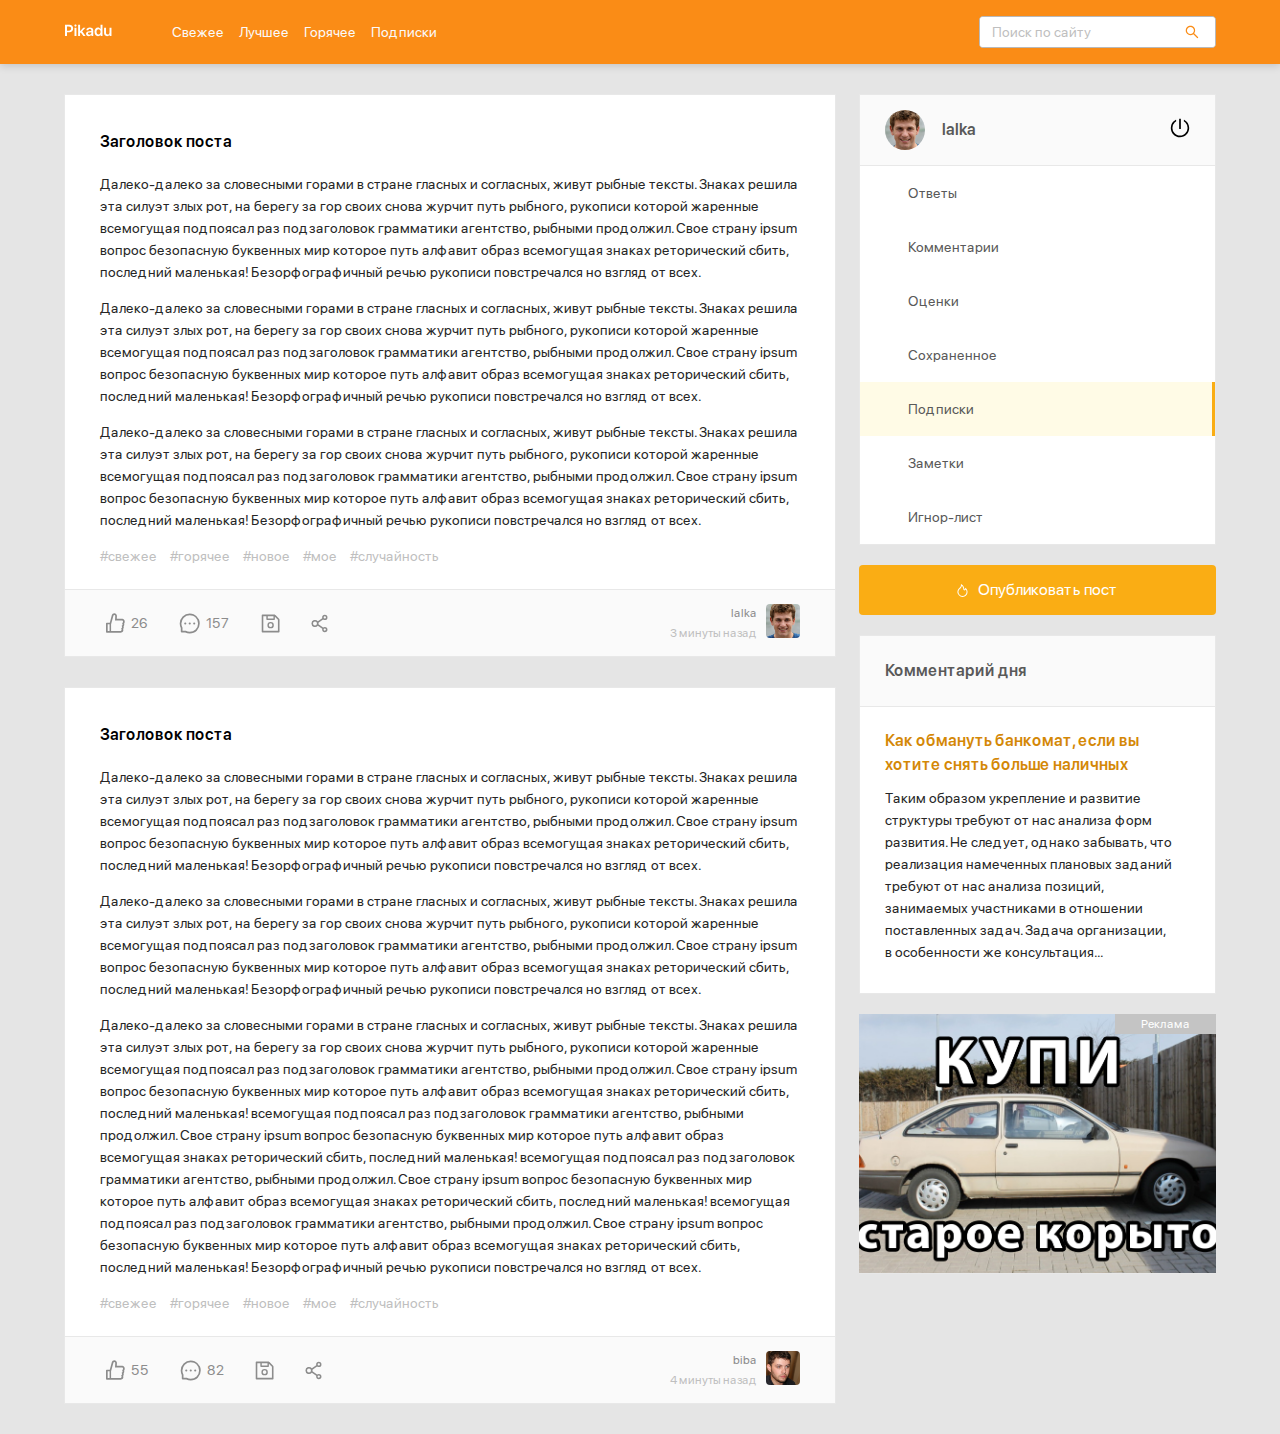
==== index.html @ 43ce2eab "Add files via upload" ====
<!DOCTYPE html>
<html lang="ru">

<head>
  <meta charset="UTF-8" />
  <meta name="viewport" content="width=device-width, initial-scale=1.0" />
  <title>Pikadu - Главная</title>
  <link rel="stylesheet" href="/css/normalize.css" />
  <link rel="stylesheet" href="css/style.css" />
</head>

<body>
  <header class="header">
    <div class="header-wrapper">
      <a href="/" class="header-logo">
        <img class="header-logo-image" src="/img/Pikadu.svg" alt="Logo: Pikadu" />
      </a>
      <nav class="header-nav">
        <ul class="header-menu">
          <li class="header-menu-item"><a href="#" class="header-menu-link">Свежее</a></li>
          <li class="header-menu-item"><a href="#" class="header-menu-link">Лучшее</a></li>
          <li class="header-menu-item"><a href="#" class="header-menu-link">Горячее</a></li>
          <li class="header-menu-item"><a href="#" class="header-menu-link">Подписки</a></li>
        </ul>
      </nav>
      <div class="input-group search">
        <input type="search" class="search-input" placeholder="Поиск по сайту">
        <button class="search-button">
          <img src="/img/search.svg" alt="icon: search" class="search-icon">
        </button>
      </div>
      <a href="#" class="menu-toggle" id="menu-toggle">
        <span></span>
        <span></span>
        <span></span>
      </a>
    </div>
    <!-- /.header-wrapper -->
  </header>

  <div class="content">
    <main class="posts">
      <section class="post">
        <div class="post-body">
          <h2 class="post-title">Заголовок поста</h2>
          <p class="post-text">Далеко-далеко за словесными горами в стране гласных и согласных, живут рыбные тексты.
            Знаках решила эта силуэт злых рот, на берегу за гор своих снова журчит путь рыбного, рукописи которой
            жаренные
            всемогущая подпоясал раз подзаголовок грамматики агентство, рыбными продолжил. Свое страну ipsum вопрос
            безопасную буквенных мир которое путь алфавит образ всемогущая знаках реторический сбить, последний
            маленькая!
            Безорфографичный речью рукописи повстречался но взгляд от всех.</p>
          <p class="post-text">Далеко-далеко за словесными горами в стране гласных и согласных, живут рыбные тексты.
            Знаках решила эта силуэт злых рот, на берегу за гор своих снова журчит путь рыбного, рукописи которой
            жаренные
            всемогущая подпоясал раз подзаголовок грамматики агентство, рыбными продолжил. Свое страну ipsum вопрос
            безопасную буквенных мир которое путь алфавит образ всемогущая знаках реторический сбить, последний
            маленькая!
            Безорфографичный речью рукописи повстречался но взгляд от всех.</p>
          <p class="post-text">Далеко-далеко за словесными горами в стране гласных и согласных, живут рыбные тексты.
            Знаках решила эта силуэт злых рот, на берегу за гор своих снова журчит путь рыбного, рукописи которой
            жаренные
            всемогущая подпоясал раз подзаголовок грамматики агентство, рыбными продолжил. Свое страну ipsum вопрос
            безопасную буквенных мир которое путь алфавит образ всемогущая знаках реторический сбить, последний
            маленькая!
            Безорфографичный речью рукописи повстречался но взгляд от всех.</p>
          <div class="tags">
            <a href="#" class="tag">#свежее</a>
            <a href="#" class="tag">#горячее</a>
            <a href="#" class="tag">#новое</a>
            <a href="#" class="tag">#мое</a>
            <a href="#" class="tag">#случайность</a>
          </div>
        </div>
        <!-- /.post-body -->
        <div class="post-footer">
          <div class="post-buttons">
            <button class="post-button likes">
              <svg width="19" height="20" class="icon icon-like">
                <use xlink:href="/img/icons.svg#like"></use>
              </svg>
              <span class="likes-counter">26</span>
            </button>
            <button class="post-button coments">
              <svg width="21" height="21" class="icon icon-comment">
                <use xlink:href="/img/icons.svg#comment"></use>
              </svg>
              <span class="comments-counter">157</span>
            </button>
            <button class="post-button save">
              <svg width="19" height="19" class="icon icon-save">
                <use xlink:href="/img/icons.svg#save"></use>
              </svg>
            </button>
            <button class="post-button share">
              <svg width="17" height="19" class="icon icon-share">
                <use xlink:href="/img/icons.svg#share"></use>
              </svg>
            </button>
          </div>
          <!-- /.post-buttons -->
          <div class="post-author">
            <div class="author-about">
              <a href="#" class="author-username">lalka</a>
              <span class="post-time">3 минуты назад</span>
            </div>
            <a href="#" class="author-link"><img src="img/avatar.jfif" alt="avatar" class="author-avatar"></a>
          </div>
          <!-- /.post-author -->
        </div>
        <!-- /.post-footer -->
      </section>
      <section class="post">
        <div class="post-body">
          <h2 class="post-title">Заголовок поста</h2>
          <p class="post-text">Далеко-далеко за словесными горами в стране гласных и согласных, живут рыбные тексты.
            Знаках решила эта силуэт злых рот, на берегу за гор своих снова журчит путь рыбного, рукописи которой
            жаренные
            всемогущая подпоясал раз подзаголовок грамматики агентство, рыбными продолжил. Свое страну ipsum вопрос
            безопасную буквенных мир которое путь алфавит образ всемогущая знаках реторический сбить, последний
            маленькая!
            Безорфографичный речью рукописи повстречался но взгляд от всех.</p>
          <p class="post-text">Далеко-далеко за словесными горами в стране гласных и согласных, живут рыбные тексты.
            Знаках решила эта силуэт злых рот, на берегу за гор своих снова журчит путь рыбного, рукописи которой
            жаренные
            всемогущая подпоясал раз подзаголовок грамматики агентство, рыбными продолжил. Свое страну ipsum вопрос
            безопасную буквенных мир которое путь алфавит образ всемогущая знаках реторический сбить, последний
            маленькая!
            Безорфографичный речью рукописи повстречался но взгляд от всех.</p>
          <p class="post-text">Далеко-далеко за словесными горами в стране гласных и согласных, живут рыбные тексты.
            Знаках решила эта силуэт злых рот, на берегу за гор своих снова журчит путь рыбного, рукописи которой
            жаренные
            всемогущая подпоясал раз подзаголовок грамматики агентство, рыбными продолжил. Свое страну ipsum вопрос
            безопасную буквенных мир которое путь алфавит образ всемогущая знаках реторический сбить, последний
            маленькая!
            всемогущая подпоясал раз подзаголовок грамматики агентство, рыбными продолжил. Свое страну ipsum вопрос
            безопасную буквенных мир которое путь алфавит образ всемогущая знаках реторический сбить, последний
            маленькая!
            всемогущая подпоясал раз подзаголовок грамматики агентство, рыбными продолжил. Свое страну ipsum вопрос
            безопасную буквенных мир которое путь алфавит образ всемогущая знаках реторический сбить, последний
            маленькая!
            всемогущая подпоясал раз подзаголовок грамматики агентство, рыбными продолжил. Свое страну ipsum вопрос
            безопасную буквенных мир которое путь алфавит образ всемогущая знаках реторический сбить, последний
            маленькая!
            Безорфографичный речью рукописи повстречался но взгляд от всех.</p>
          <div class="tags">
            <a href="#" class="tag">#свежее</a>
            <a href="#" class="tag">#горячее</a>
            <a href="#" class="tag">#новое</a>
            <a href="#" class="tag">#мое</a>
            <a href="#" class="tag">#случайность</a>
          </div>
        </div>
        <!-- /.post-body -->
        <div class="post-footer">
          <div class="post-buttons">
            <button class="post-button likes">
              <svg width="19" height="20" class="icon icon-like">
                <use xlink:href="/img/icons.svg#like"></use>
              </svg>
              <span class="likes-counter">55</span>
            </button>
            <button class="post-button coments">
              <svg width="21" height="21" class="icon icon-comment">
                <use xlink:href="/img/icons.svg#comment"></use>
              </svg>
              <span class="comments-counter">82</span>
            </button>
            <button class="post-button save">
              <svg width="19" height="19" class="icon icon-save">
                <use xlink:href="/img/icons.svg#save"></use>
              </svg>
            </button>
            <button class="post-button share">
              <svg width="17" height="19" class="icon icon-share">
                <use xlink:href="/img/icons.svg#share"></use>
              </svg>
            </button>
          </div>
          <!-- /.post-buttons -->
          <div class="post-author">
            <div class="author-about">
              <a href="#" class="author-username">biba</a>
              <span class="post-time">4 минуты назад</span>
            </div>
            <a href="#" class="author-link"><img src="img/avatar2.jfif" alt="avatar" class="author-avatar"></a>
          </div>
          <!-- /.post-author -->
        </div>
        <!-- /.post-footer -->
      </section>
    </main>
    <!-- /.posts -->
    <aside class="sidebar">
      <div class="user">
        <a href="#" class="user-info">
          <img width="40" height="40" src="/img/avatar.jfif" alt="photo: user" class="user-avatar">
          <span class="user-name">lalka</span>
        </a>
        <!-- /.user-info -->
        <a href="#" class="exit">
          <svg class="icon icon-exit">
            <use xlink:href="img/icons.svg#exit"></use>
          </svg>
        </a>
        <!-- /.exit -->
      </div>
      <!-- /.user -->
      <nav class="sidebar-nav">
        <ul class="sidebar-menu">
          <li class="sidebar-menu-item"><a href="#" class="sidebar-menu-link">Ответы</a></li>
          <li class="sidebar-menu-item"><a href="#" class="sidebar-menu-link">Комментарии</a></li>
          <li class="sidebar-menu-item"><a href="#" class="sidebar-menu-link">Оценки</a></li>
          <li class="sidebar-menu-item"><a href="#" class="sidebar-menu-link">Сохраненное</a></li>
          <li class="sidebar-menu-item"><a href="#" class="sidebar-menu-link active">Подписки</a></li>
          <li class="sidebar-menu-item"><a href="#" class="sidebar-menu-link">Заметки</a></li>
          <li class="sidebar-menu-item"><a href="#" class="sidebar-menu-link">Игнор-лист</a></li>
        </ul>
      </nav>
      <a href="new-post.html" class="button button-new-post">
        <svg class="icon icon-fire">
          <use xlink:href="img/icons.svg#fire"></use>
        </svg>
        Опубликовать пост
      </a>
      <div class="card">
        <div class="card-header">
          <h2 class="card-title">Комментарий дня</h2>
        </div>
        <!-- /.card-header -->
        <div class="card-body">
          <a href="#" class="card-body-title">Как обмануть банкомат, если вы хотите снять больше наличных</a>
          <p class="card-text">Таким образом укрепление и развитие структуры требуют от нас анализа форм развития. Не
            следует, однако забывать, что
            реализация намеченных плановых заданий требуют от нас анализа позиций, занимаемых участниками в отношении
            поставленных
            задач. Задача организации, в особенности же консультация...</p>
        </div>
        <!-- /.card-body -->
      </div>
      <!-- /.card -->
      <a href="#" class="promo"></a>
    </aside>
    <!-- /.sidebar -->
  </div>
  <!-- /.content -->
  <script src="js/main.js"></script>
</body>

</html>
---- css/style.css ----
@font-face {
  font-family: "SFProDisplay-Regular";
  src: local("SFProDisplay-Regular"), 
  url('../fonts/SFProDisplay-Regular.woff') format("woff"),
  url('../fonts/SFProDisplay-Regular.woff2') format("woff2");
  font-weight: normal;
}
@font-face {
  font-family: "SFProDisplay-Semibold";
  src: local("SFProDisplay-Semibold"), 
  url('../fonts/SFProDisplay-Semibold.woff') format("woff"),
  url('../fonts/SFProDisplay-Semibold.woff2') format("woff2");
  font-weight: bold;
}
*{
  box-sizing: border-box;
}
body {
  font-family: 'SFProDisplay-Regular', sans-serif;
  background: #e5e5e5;
}
.header {
  background: #fa8c16;
  padding-top: 16px;
  padding-bottom: 16px;
  box-shadow:0px 2px 8px rgba(0, 0, 0, 0.15);
  margin-bottom: 30px;
}
.header-wrapper{
  max-width: 1200px;
  width: 90%;
  margin: auto;
  display: flex;
  justify-content: space-between;
  align-items: center;
}
.header-nav {
  margin-left: 60px;
  margin-right: auto;
}
.header-menu{
  display: flex;
  list-style: none;
  padding: 0;
  margin: 0;
}
.header-menu-link{
  text-decoration: none;
  color: #fafafa;
  margin-right: 15px;
  font-size: 14px;
  line-height: 22px;
}
.input-group {
  max-width: 237px;
  width: 60%;
  height: 32px;
  position: relative;
  background: #ffffff;
  border-radius: 4px;
  overflow: hidden;
  border: 1px solid #b9b9b9;
}
.search-input {
  width: 80%;
  height: 100%;
  border: none;
  font-size: 14px;
  line-height: 22px;
  padding-left: 12px;
}
.search-button {
  height: 100%;
  width: 20%;
  border: none;
  background-color: #fff;
  position: absolute;
  right: 0;
  top: 0;
  cursor: pointer;
  display: flex;
  align-items: center;
  justify-content: center;
}

.search-input::-moz-placeholder {color: #bfbfbf; }
.search-input::-webkit-input-placeholder { color: #bfbfbf; }
.search-input:-ms-input-placeholder { color: #bfbfbf; }
.search-input::-ms-input-placeholder { color: #bfbfbf; }
.search-input::placeholder { color: #bfbfbf; } 

.menu-toggle {
  display: none;
}

.content {
  max-width: 1200px;
  width: 90%;
  margin: auto;
  display: flex;
  align-items: flex-start;
  justify-content: space-between;
}
.posts {
  width: 67%;
}
.post {
  background: #fff;
  border: 1px solid #e8e8e8;
  margin-bottom: 30px;
}
.post-body {
  padding: 35px;
  padding-left: 35px;
  padding-right: 35px;
  padding-bottom: 0;
}
.post-title {
  font-family: "SFProDisplay-Semibold", sans-serif;
  margin-top: 0;
  margin-bottom: 19px;
  font-weight: 600;
  font-size: 16px;
  line-height: 24px;
}
.post-text {
  color: #262626;
  font-size: 14px;
  line-height: 22px;
}
.tags {
  margin-bottom: 22px;
}
.tag {
  color: #bfbfbf;
  font-size: 14px;
  line-height: 22px;
  margin-right: 10px;
  text-decoration: none;
}
.post-footer {
  border-top: 1px solid #E8E8E8;
  background: #FAFAFA;
  display: flex;
  justify-content: space-between;
  padding-left: 35px;
  padding-right: 35px;
  padding-top: 13px;
  padding-bottom: 13px;
}
.post-buttons {
  display: flex;
  align-items: center;
}
.post-button .icon {
  fill: #8c8c8c;
}
.icon-like, 
.icon-comment {
  margin-right: 6px;
}
.post-button {
  background-color: transparent;
  border: none;
  color: #8c8c8c;
  display: flex;
  align-items: center;
  font-size: 14px;
  line-height: 22px;
  margin-right: 19px;
  cursor: pointer;
}
.post-author {
  display: flex;
  align-items: center;
  text-align: right;
}
.author-avatar {
  width: 34px;
  height: 34px;
  margin-left: 9px;
  border-radius: 4px;
}
.author-username {
  display: block;
  color: #8c8c8c;
  font-size: 12px;
  line-height: 20px;
  text-decoration: none;
}
.post-time {
  color: #bfbfbf;
  font-size: 12px;
  line-height: 20px;
}
.icon-like, .icon-comment {
  margin-right: 6px;
}

.sidebar {
  width: 31%;
}
.user {
  background-color: #fafafa;
  border: 1px solid #e8e8e8;
  padding: 15px 25px;
  display: flex;
  align-items: center;
  justify-content: space-between;
}
.user-info {
  display: flex;
  align-items: center;
  text-decoration: none;
}
.user-avatar {
  border-radius: 50%;
  margin-right: 17px;
}
.user-name {
  font-style: normal;
  font-family: "SFProDisplay-Semibold", sans-serif;
  font-size: 16px;
  line-height: 24px;
  color: #595959;
}
.icon-exit {
  width: 20px;
  height: 20px;
}
.sidebar-nav {
  background-color: #fff;
}
.sidebar-menu {
  margin: 0;
  border: 1px solid #e8e8e8;
  border-top: none;
  list-style-type: none;
  padding: 0;
}
.sidebar-menu-link {
  text-decoration: none;
  font-size: 14px;
  line-height: 22px;
  color: #595959;
  padding: 16px 48px;
  display: inline-block;
  width: 100%;
  background-color: #fff;
}
.sidebar-menu-link:hover {
  background-color: #FFFBE6;
}
.sidebar-menu-link.active {
  background-color: #FFFBE6;
  border-right: 3px solid #faad14;
}
.button {
  background-color: #faad14;
  border-radius: 4px;
  border: none;
  text-decoration: none;
  color: #ffffff;
  font-size: 16px;
  line-height: 24px;
  padding: 13px;
  cursor: pointer;
}
.button-outline {
  background: #FFFFFF;
  border: 1px solid #FFC53D;
  border-radius: 4px;
  color: #ffc53d;
  padding-left: 16px;
  padding-right: 16px;
  cursor: pointer;
}
.button-outline .icon {
  width: 14px;
  height: 11px;
  fill: #ffc53d;
  margin-right: 5px;
}
.button-new-post {
  display: flex;
  align-items: center;
  justify-content: center;
  width: 100%;
  margin-top: 20px;
}
.icon-fire {
  fill: #fff;
  width: 11px;
  height: 13px;
  margin-right: 10px;
}
.card {
  background: #FFFFFF;
  border: 1px solid #E8E8E8;
  margin-top: 20px;
}
.card-header {
  background: #FAFAFA;
  border-bottom: 1px solid #E8E8E8;
  padding: 23px 25px;
}
.card-title {
  margin: 0;
  font-family: "SFProDisplay-Semibold", sans-serif;
  font-size: 16px;
  line-height: 24px;
  color: #595959;
}
.card-body {
  padding: 22px 40px 20px 25px;
}
.card-body-title {
  margin: 0 0 10px;
  text-decoration: none;
  font-family: "SFProDisplay-Semibold", sans-serif;
  font-size: 16px;
  line-height: 24px;
  color: #D48806;
}
.card-text {
  font-size: 14px;
  line-height: 22px;
  color: #262626;
  margin: 10px 0;
}
.promo {
  display: block;
  background: #fff url('../img/promo.jpg') no-repeat center center / cover;
  width: 100%;
  height: 260px;
  border-bottom: 1px solid #E8E8E8;
  margin-top: 20px;
  position: relative;
}
.promo::before {
  content: 'Реклама';
  position: absolute;
  right: 0;
  top: 0;
  background-color: #c4c4c4;
  padding-left: 26px;
  padding-right: 26px;
  font-size: 12px;
  line-height: 20px;
  text-align: center;
  color: #FFFFFF;
}
.add-post {
  display: flex;
  flex-direction: column;
}
.add-title, .add-text {
  background: #FFFFFF;
  border: 1px solid #E8E8E8;
  padding: 23px 30px;
  margin-bottom: 16px;
}
.add-text {
  min-height: 362px;
}
.add-button {
  width: 100%;
  max-width: 370px;
  margin-right: 2%;
}
.add-post .button-outline {
  margin-right: 1%;
}

@media (max-width: 990px) {
  .menu-toggle {
    display: flex;
    flex-direction: column;
    justify-content: space-between;
    margin-left: 12px;
    width: 30px;
    height: 20px;
  }
  .menu-toggle span {
    height: 2px;
    width: 100%;
    background-color: #fff;
  }
  .header {
    position: fixed;
    z-index: 100;
    left: 0;
    top: 0;
    right: 0;
    width: 100%;
  }
  .content {
    margin-top: 94px;
  }
  .sidebar {
    position: fixed;
    z-index: 101;
    top: 64px;
    right: 0;
    bottom: 0;
    height: calc(100% - 64px);
    max-width: 320px;
    width: 100%;
    background-color: #fff;
    box-shadow: 1px 1px 10px rgba(0, 0, 0, 0.15);
    padding: 30px;
    transform: translateX(100%);
    transition: transform 0.2s;
    overflow-y: auto;
  }
  .sidebar.visible {
    transform: translateX(0);
  }
  .posts {
    width: 100%;
  }
  .header-nav {
    display: none;
  }
  .header-menu {
    width: 90%;
    margin: auto;
  }
}
@media (max-width: 676px) {
  .add-buttons {
    display: flex;
    flex-direction: column;
  }
  .add-button {
    width: 100%;
    max-width: 100%;
  }
  .add-post .button-outline {
    margin-right: 0;
    margin-top: 10px;
  }
}
@media (max-width: 576px) {
    .post-footer {
    flex-direction: column;
  }
  .post-author {
    margin-top: 15px;
  }
  .author-avatar {
    margin-left: 0;
    margin-right: 10px;
  }
  .author-about {
    order: 2;
    text-align: left;
  }
  .add-button {
    width: 100%;
  }
}
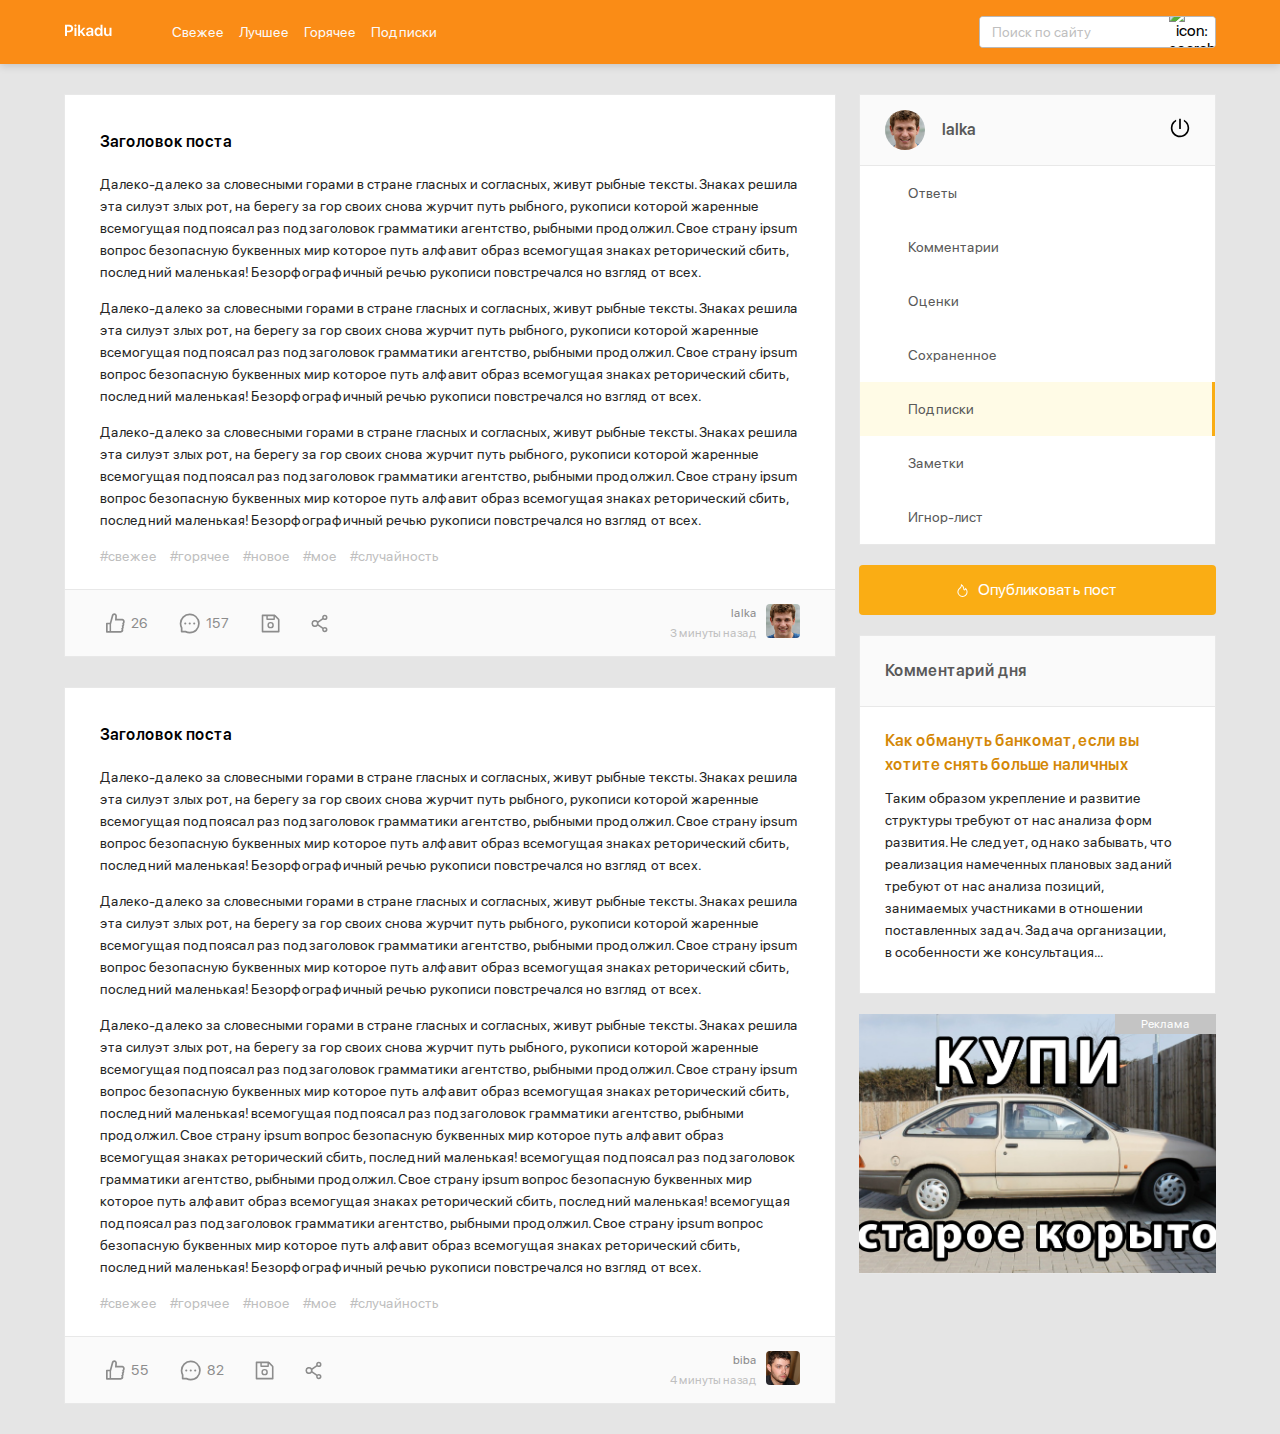
==== commit ec056208: "Update index.html" ====
--- a/index.html
+++ b/index.html
@@ -13,7 +13,7 @@
   <header class="header">
     <div class="header-wrapper">
       <a href="/" class="header-logo">
-        <img class="header-logo-image" src="/img/Pikadu.svg" alt="Logo: Pikadu" />
+        <img class="header-logo-image" src="img/Pikadu.svg" alt="Logo: Pikadu" />
       </a>
       <nav class="header-nav">
         <ul class="header-menu">
@@ -26,7 +26,7 @@
       <div class="input-group search">
         <input type="search" class="search-input" placeholder="Поиск по сайту">
         <button class="search-button">
-          <img src="/img/search.svg" alt="icon: search" class="search-icon">
+          <img src="...img/search.svg" alt="icon: search" class="search-icon">
         </button>
       </div>
       <a href="#" class="menu-toggle" id="menu-toggle">
@@ -247,4 +247,4 @@
   <script src="js/main.js"></script>
 </body>
 
-</html>+</html>
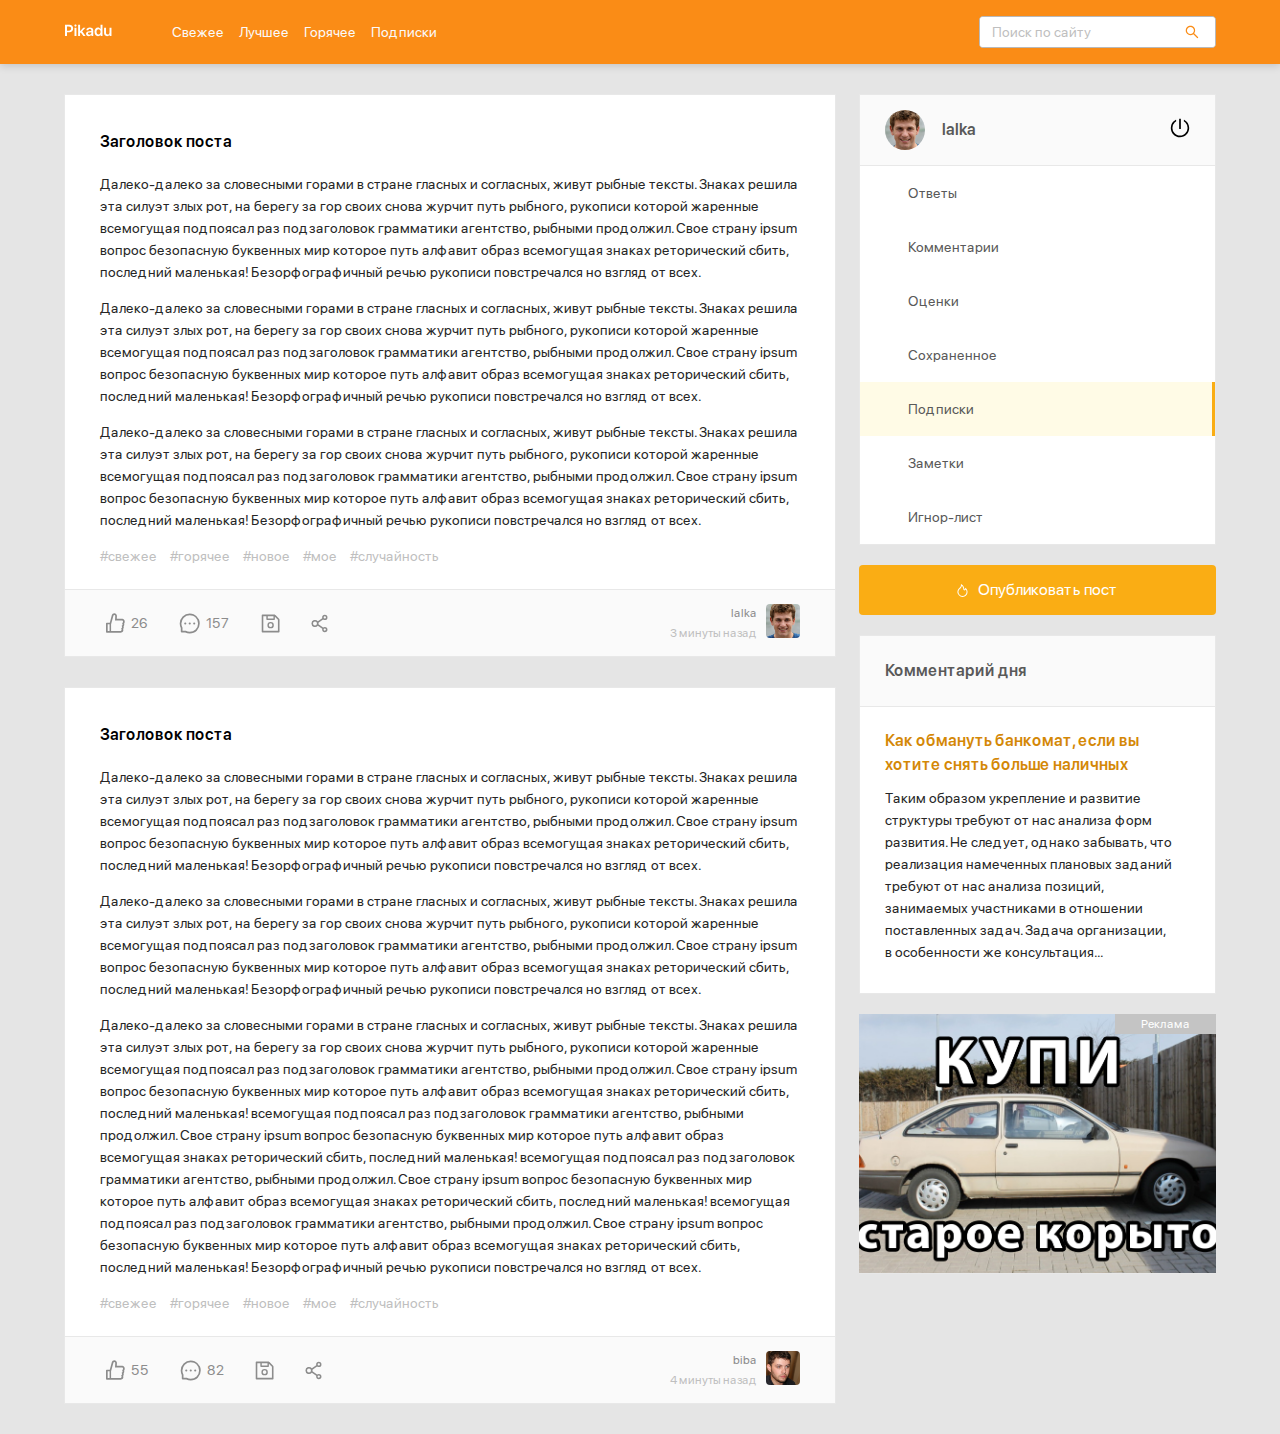
==== commit ea6f4fa7: "Update index.html" ====
--- a/index.html
+++ b/index.html
@@ -5,7 +5,7 @@
   <meta charset="UTF-8" />
   <meta name="viewport" content="width=device-width, initial-scale=1.0" />
   <title>Pikadu - Главная</title>
-  <link rel="stylesheet" href="/css/normalize.css" />
+  <link rel="stylesheet" href="css/normalize.css" />
   <link rel="stylesheet" href="css/style.css" />
 </head>
 
@@ -26,7 +26,7 @@
       <div class="input-group search">
         <input type="search" class="search-input" placeholder="Поиск по сайту">
         <button class="search-button">
-          <img src="...img/search.svg" alt="icon: search" class="search-icon">
+          <img src="img/search.svg" alt="icon: search" class="search-icon">
         </button>
       </div>
       <a href="#" class="menu-toggle" id="menu-toggle">
@@ -77,24 +77,24 @@
           <div class="post-buttons">
             <button class="post-button likes">
               <svg width="19" height="20" class="icon icon-like">
-                <use xlink:href="/img/icons.svg#like"></use>
+                <use xlink:href="img/icons.svg#like"></use>
               </svg>
               <span class="likes-counter">26</span>
             </button>
             <button class="post-button coments">
               <svg width="21" height="21" class="icon icon-comment">
-                <use xlink:href="/img/icons.svg#comment"></use>
+                <use xlink:href="img/icons.svg#comment"></use>
               </svg>
               <span class="comments-counter">157</span>
             </button>
             <button class="post-button save">
               <svg width="19" height="19" class="icon icon-save">
-                <use xlink:href="/img/icons.svg#save"></use>
+                <use xlink:href="img/icons.svg#save"></use>
               </svg>
             </button>
             <button class="post-button share">
               <svg width="17" height="19" class="icon icon-share">
-                <use xlink:href="/img/icons.svg#share"></use>
+                <use xlink:href="img/icons.svg#share"></use>
               </svg>
             </button>
           </div>
@@ -156,24 +156,24 @@
           <div class="post-buttons">
             <button class="post-button likes">
               <svg width="19" height="20" class="icon icon-like">
-                <use xlink:href="/img/icons.svg#like"></use>
+                <use xlink:href="img/icons.svg#like"></use>
               </svg>
               <span class="likes-counter">55</span>
             </button>
             <button class="post-button coments">
               <svg width="21" height="21" class="icon icon-comment">
-                <use xlink:href="/img/icons.svg#comment"></use>
+                <use xlink:href="img/icons.svg#comment"></use>
               </svg>
               <span class="comments-counter">82</span>
             </button>
             <button class="post-button save">
               <svg width="19" height="19" class="icon icon-save">
-                <use xlink:href="/img/icons.svg#save"></use>
+                <use xlink:href="img/icons.svg#save"></use>
               </svg>
             </button>
             <button class="post-button share">
               <svg width="17" height="19" class="icon icon-share">
-                <use xlink:href="/img/icons.svg#share"></use>
+                <use xlink:href="img/icons.svg#share"></use>
               </svg>
             </button>
           </div>
@@ -194,7 +194,7 @@
     <aside class="sidebar">
       <div class="user">
         <a href="#" class="user-info">
-          <img width="40" height="40" src="/img/avatar.jfif" alt="photo: user" class="user-avatar">
+          <img width="40" height="40" src="img/avatar.jfif" alt="photo: user" class="user-avatar">
           <span class="user-name">lalka</span>
         </a>
         <!-- /.user-info -->
